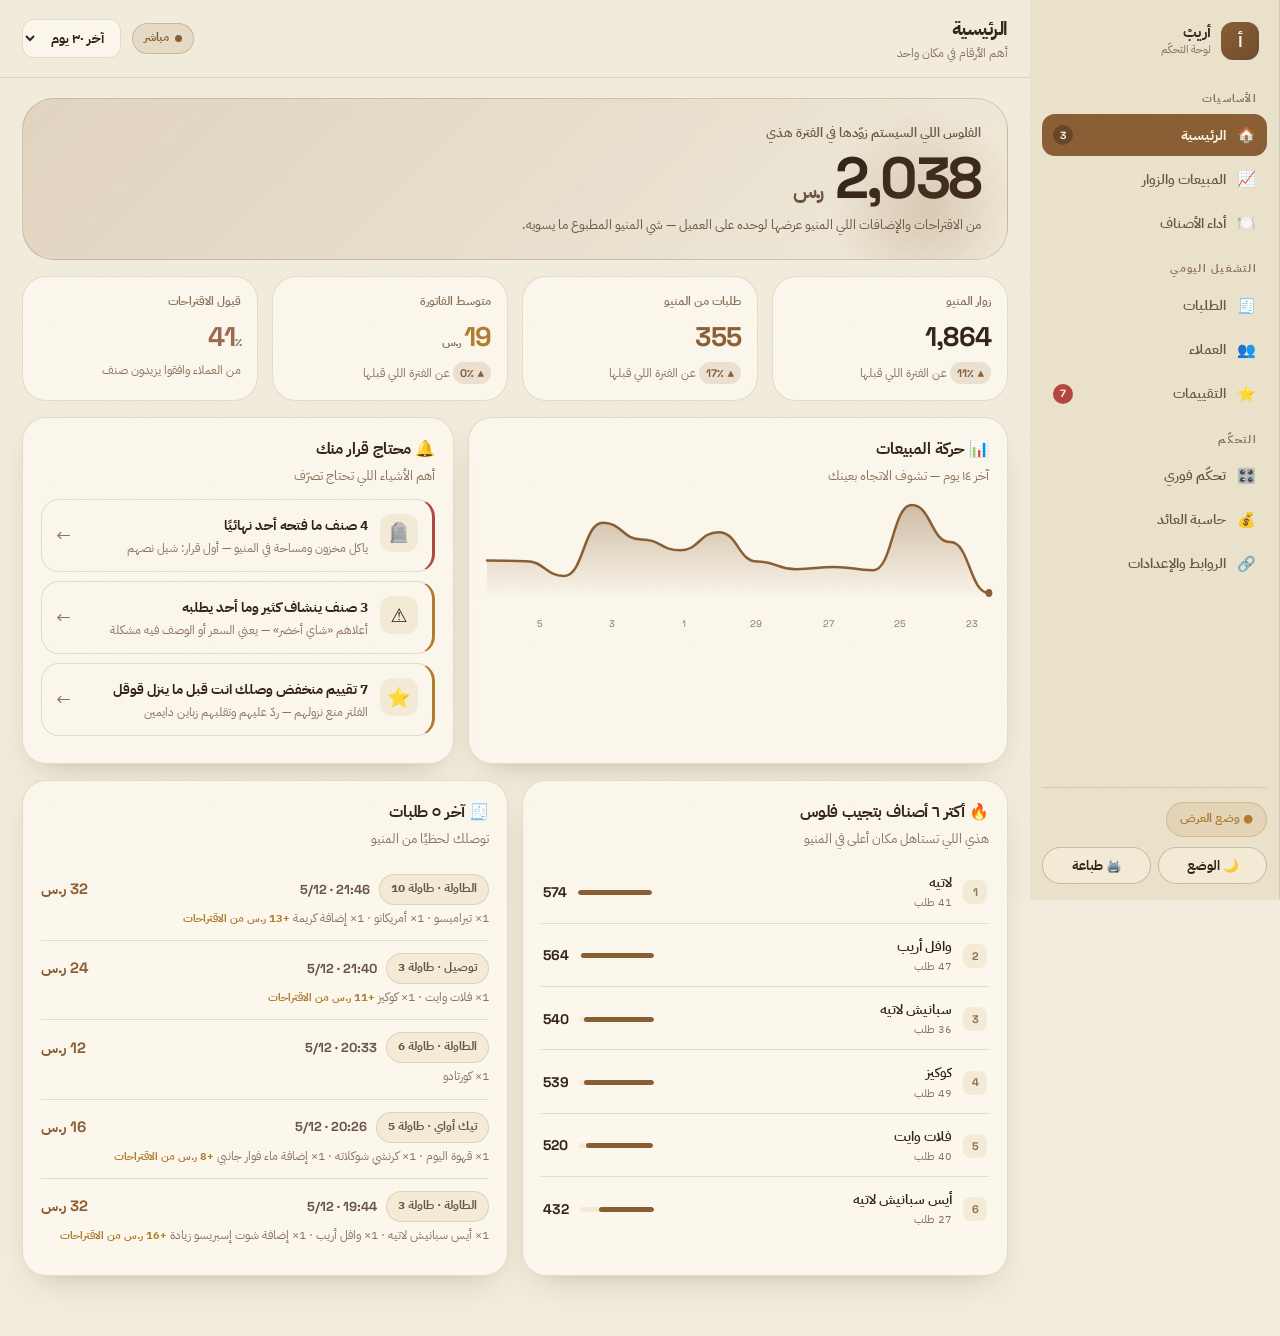
==== owner.html @ 4382ab3d "أريبْ — المنيو + سيستم الطلبات (نسخة ٢) هوية منيو أريب الأول كاملة (سبلاش، أرش، بارالاكس، جلايدر، ري" ====
<!DOCTYPE html>
<html lang="ar" dir="rtl" data-t="light">
<head>
<meta charset="UTF-8">
<meta name="viewport" content="width=device-width, initial-scale=1, viewport-fit=cover">
<meta name="robots" content="noindex,nofollow">
<title>لوحة التحكّم — أريبْ</title>
<meta name="theme-color" content="#F2ECDC" id="metaTheme">
<link rel="icon" href="data:image/svg+xml,%3Csvg xmlns='http://www.w3.org/2000/svg' viewBox='0 0 64 64'%3E%3Crect width='64' height='64' rx='14' fill='%236E4B2C'/%3E%3Ctext x='32' y='44' font-size='34' text-anchor='middle' fill='%23F2ECDC' font-family='serif' font-weight='bold'%3E%D8%A3%3C/text%3E%3C/svg%3E">
<link rel="preconnect" href="https://fonts.googleapis.com">
<link rel="preconnect" href="https://fonts.gstatic.com" crossorigin>
<link href="https://fonts.googleapis.com/css2?family=Aref+Ruqaa:wght@400;700&family=IBM+Plex+Sans+Arabic:wght@400;500;600;700&family=Space+Grotesk:wght@500;600;700&display=swap" rel="stylesheet">
<link rel="stylesheet" href="assets/core.css">
<link rel="stylesheet" href="assets/owner.css">
</head>
<body>

<div id="scrim" onclick="Own.menu(0)"></div>
<div id="shell">

<!-- ============ القائمة الجانبية ============ -->
<aside id="side">
  <div class="brand">
    <div class="sig">أ</div>
    <div><b id="bName">أريبْ</b><span>لوحة التحكّم</span></div>
  </div>

  <div class="navgrp">
    <div class="ttl">الأساسيات</div>
    <button class="nv on" data-p="home"  onclick="Own.go('home')"><span class="e">🏠</span> الرئيسية <span class="bdg hide" id="bdgHome">0</span></button>
    <button class="nv"    data-p="sales" onclick="Own.go('sales')"><span class="e">📈</span> المبيعات والزوار</button>
    <button class="nv"    data-p="items" onclick="Own.go('items')"><span class="e">🍽️</span> أداء الأصناف</button>
  </div>

  <div class="navgrp">
    <div class="ttl">التشغيل اليومي</div>
    <button class="nv" data-p="orders"    onclick="Own.go('orders')"><span class="e">🧾</span> الطلبات</button>
    <button class="nv" data-p="customers" onclick="Own.go('customers')"><span class="e">👥</span> العملاء</button>
    <button class="nv" data-p="reviews"   onclick="Own.go('reviews')"><span class="e">⭐</span> التقييمات <span class="bdg hide" id="bdgRev">0</span></button>
  </div>

  <div class="navgrp">
    <div class="ttl">التحكّم</div>
    <button class="nv" data-p="control" onclick="Own.go('control')"><span class="e">🎛️</span> تحكّم فوري</button>
    <button class="nv" data-p="roi"     onclick="Own.go('roi')"><span class="e">💰</span> حاسبة العائد</button>
    <button class="nv" data-p="links"   onclick="Own.go('links')"><span class="e">🔗</span> الروابط والإعدادات</button>
  </div>

  <div class="foot">
    <span class="demo-chip" id="demoChip" onclick="Own.tglDemo()">● وضع العرض</span>
    <div style="display:flex;gap:7px;margin-top:10px">
      <button class="btn btn-g btn-s" style="flex:1" onclick="Own.theme()">🌙 الوضع</button>
      <button class="btn btn-g btn-s" style="flex:1" onclick="Own.print()">🖨️ طباعة</button>
    </div>
  </div>
</aside>

<!-- ============ المحتوى ============ -->
<div id="main">

  <div id="bar2">
    <button id="burger" onclick="Own.menu(1)">☰</button>
    <div>
      <h1 id="pgTitle">الرئيسية</h1>
      <div class="sb" id="pgSub">أهم الأرقام في مكان واحد</div>
    </div>
    <div class="sp"></div>
    <span class="live"><i></i> مباشر</span>
    <select class="selr" id="range">
      <option value="7">آخر ٧ أيام</option>
      <option value="30" selected>آخر ٣٠ يوم</option>
      <option value="90">آخر ٩٠ يوم</option>
    </select>
  </div>

  <div id="page">

  <!-- ---------- الرئيسية ---------- -->
  <div class="pane on" id="p-home">
    <div class="hero-n">
      <div class="lb">الفلوس اللي السيستم زوّدها في الفترة هذي</div>
      <div class="v"><span id="hAdd">0</span> <small>ر.س</small></div>
      <div class="d">من الاقتراحات والإضافات اللي المنيو عرضها لوحده على العميل — شي المنيو المطبوع ما يسويه.</div>
    </div>

    <div class="grid g4" style="margin-bottom:16px">
      <div class="kpi"><div class="lb">زوار المنيو</div><div class="v" id="kVis">0</div><div class="d" id="kVisD"></div></div>
      <div class="kpi acc"><div class="lb">طلبات من المنيو</div><div class="v" id="kOrd">0</div><div class="d" id="kOrdD"></div></div>
      <div class="kpi am"><div class="lb">متوسط الفاتورة</div><div class="v"><span id="kAvg">0</span><small> ر.س</small></div><div class="d" id="kAvgD"></div></div>
      <div class="kpi vi"><div class="lb">قبول الاقتراحات</div><div class="v"><span id="kUp">0</span><small>٪</small></div><div class="d">من العملاء وافقوا يزيدون صنف</div></div>
    </div>

    <div class="grid g2" style="margin-bottom:16px;grid-template-columns:1.25fr 1fr">
      <div class="card">
        <h3>📊 حركة المبيعات</h3>
        <div class="sub">آخر ١٤ يوم — تشوف الاتجاه بعينك</div>
        <svg class="spark" id="spark" viewBox="0 0 600 110" preserveAspectRatio="none"></svg>
        <div class="axis" id="sparkAxis" style="margin-top:8px"></div>
      </div>
      <div class="card">
        <h3>🔔 محتاج قرار منك</h3>
        <div class="sub">أهم الأشياء اللي تحتاج تصرّف</div>
        <div id="alerts"></div>
      </div>
    </div>

    <div class="grid g2">
      <div class="card">
        <h3>🔥 أكتر ٦ أصناف بتجيب فلوس</h3>
        <div class="sub">هذي اللي تستاهل مكان أعلى في المنيو</div>
        <div class="rows" id="homeTop"></div>
      </div>
      <div class="card">
        <h3>🧾 آخر ٥ طلبات</h3>
        <div class="sub">توصلك لحظيًا من المنيو</div>
        <div id="homeOrders"></div>
      </div>
    </div>
  </div>

  <!-- ---------- المبيعات ---------- -->
  <div class="pane" id="p-sales">
    <div class="grid g4" style="margin-bottom:16px">
      <div class="kpi acc"><div class="lb">إجمالي المبيعات</div><div class="v"><span id="sRev">0</span><small> ر.س</small></div><div class="d" id="sRevD"></div></div>
      <div class="kpi"><div class="lb">إيراد الاقتراحات</div><div class="v"><span id="sUp">0</span><small> ر.س</small></div><div class="d">«يمشي مع»</div></div>
      <div class="kpi"><div class="lb">إيراد الإضافات</div><div class="v"><span id="sAd">0</span><small> ر.س</small></div><div class="d">اللي الكاشير ينساها</div></div>
      <div class="kpi am"><div class="lb">تحويل الزائر لطلب</div><div class="v"><span id="sConv">0</span><small>٪</small></div><div class="d">من كل ١٠٠ زائر</div></div>
    </div>

    <div class="grid g2" style="margin-bottom:16px">
      <div class="card">
        <h3>⏰ ساعات الذروة</h3>
        <div class="sub">متى الناس تفتح المنيو — ظبّط الشفتات والعروض على كذا</div>
        <div class="bars" id="hourBars"></div>
        <div class="axis" id="hourAxis"></div>
        <div class="note" id="peakMsg"></div>
      </div>
      <div class="card">
        <h3>📅 أيام الأسبوع</h3>
        <div class="sub">أقوى وأضعف يوم — حط العرض في اليوم الميت</div>
        <div class="bars" id="dowBars"></div>
        <div class="axis" id="dowAxis"></div>
        <div class="note" id="dowMsg"></div>
      </div>
    </div>

    <div class="grid g2">
      <div class="card">
        <h3>🎯 رحلة العميل</h3>
        <div class="sub">من أول ما فتح المنيو لين أرسل الطلب — تشوف وين يوقع بالضبط</div>
        <div class="fn" id="funnel"></div>
      </div>
      <div class="card">
        <h3>🍽️ الإيراد حسب القسم</h3>
        <div class="sub">أي قسم يجيب فلوس فعلًا</div>
        <div class="rows" id="secRev"></div>
      </div>
    </div>
  </div>

  <!-- ---------- الأصناف ---------- -->
  <div class="pane" id="p-items">
    <div class="grid g2" style="margin-bottom:16px">
      <div class="card">
        <h3>👀 الأكثر مشاهدة</h3>
        <div class="sub">الناس تفتحها كثير — تستاهل صورة أحسن ومكان أعلى</div>
        <div class="rows" id="topViews"></div>
      </div>
      <div class="card">
        <h3>💸 الأكثر إيرادًا</h3>
        <div class="sub">مو دايمًا نفس اللي ينشاف — الفرق بينهم فرصة</div>
        <div class="rows" id="topRev"></div>
      </div>
    </div>

    <div class="card" style="margin-bottom:16px">
      <h3>⚠️ اتشاف كتير… ومحدش طلبه</h3>
      <div class="sub">الصنف جذّاب في الاسم بس يخسر عند لحظة القرار — يعني السعر عالي أو الوصف ضعيف</div>
      <div class="rows" id="leak"></div>
    </div>

    <div class="card">
      <h3>🪦 الأصناف الميتة — <span id="deadN" style="color:var(--red)">0</span> صنف</h3>
      <div class="sub">ولا أحد فتحها ولا مرة في الفترة هذي. تاكل مخزون ومساحة في المنيو وذهن العميل.</div>
      <div class="dead" id="deadList"></div>
      <div class="note">قرار سريع: <b>شيل نصهم</b> — المنيو يقصر ← العميل يقرر أسرع ومتوسط الفاتورة يرتفع.</div>
    </div>
  </div>

  <!-- ---------- الطلبات ---------- -->
  <div class="pane" id="p-orders">
    <div class="grid g4" style="margin-bottom:16px">
      <div class="kpi"><div class="lb">عدد الطلبات</div><div class="v" id="oCount">0</div></div>
      <div class="kpi acc"><div class="lb">قيمتها</div><div class="v"><span id="oValue">0</span><small> ر.س</small></div></div>
      <div class="kpi am"><div class="lb">متوسط الفاتورة</div><div class="v"><span id="oAvg">0</span><small> ر.س</small></div></div>
      <div class="kpi vi"><div class="lb">الطاولة / تيك أواي / توصيل</div><div class="v" style="font-size:18px" id="oModes">—</div></div>
    </div>
    <div class="card">
      <h3>🧾 كل الطلبات</h3>
      <div class="sub">كل طلب انرسل من المنيو — بالطاولة والقيمة والأصناف</div>
      <div id="ordersList" style="max-height:640px;overflow-y:auto"></div>
    </div>
  </div>

  <!-- ---------- العملاء ---------- -->
  <div class="pane" id="p-customers">
    <div class="grid g3" style="margin-bottom:16px">
      <div class="kpi acc"><div class="lb">أرقام في قاعدتك</div><div class="v" id="cCount">0</div><div class="d">أصل تملكه انت</div></div>
      <div class="kpi"><div class="lb">متوسط ما ينفقه العميل</div><div class="v"><span id="cAvg">0</span><small> ر.س</small></div></div>
      <div class="kpi am"><div class="lb">عملاء متكررين</div><div class="v" id="cRep">0</div><div class="d">طلبوا أكثر من مرة</div></div>
    </div>
    <div class="card">
      <h3>👥 قاعدة عملائك</h3>
      <div class="sub">أرقام تجمّعت من المنيو — تقدر ترسل لهم عرض في أي وقت بضغطة</div>
      <input class="sfld" id="cSearch" placeholder="🔍 دوّر باسم أو رقم…">
      <div id="cusList" style="max-height:520px;overflow-y:auto"></div>
      <div style="display:flex;gap:8px;margin-top:14px" class="no-print">
        <button class="btn btn-p btn-s" onclick="Own.exportCsv()">⬇️ تنزيل الأرقام (CSV)</button>
        <button class="btn btn-g btn-s" onclick="Own.blast()">📣 ابعت عرض للكل</button>
      </div>
    </div>
  </div>

  <!-- ---------- التقييمات ---------- -->
  <div class="pane" id="p-reviews">
    <div class="grid g3" style="margin-bottom:16px">
      <div class="kpi acc"><div class="lb">متوسط التقييم</div><div class="v"><span id="rAvg">0</span><small>/5</small></div><div class="d" id="rCount"></div></div>
      <div class="kpi"><div class="lb">راحت لقوقل</div><div class="v" id="rGoogle">0</div><div class="d">تقييمات عالية نشرت برا</div></div>
      <div class="kpi am"><div class="lb">انمسكت قبل قوقل</div><div class="v" id="rOwner">0</div><div class="d">وصلتك انت أول</div></div>
    </div>
    <div class="card">
      <h3>⭐ كل التقييمات</h3>
      <div class="sub">اللي ٤ نجوم وفوق يروح لقوقل — واللي تحته يوصلك انت بس قبل ما ينشر</div>
      <div id="revList" style="max-height:600px;overflow-y:auto"></div>
    </div>
  </div>

  <!-- ---------- تحكّم فوري ---------- -->
  <div class="pane" id="p-control">
    <div class="grid g2" style="margin-bottom:16px">
      <div class="card">
        <h3>🔴 خلص الصنف</h3>
        <div class="sub">اقفل أي صنف خلص — يختفي من منيو العميل في ثانية، بدون إعادة طباعة</div>
        <input class="sfld" id="soSearch" placeholder="🔍 دوّر على الصنف…">
        <div id="soList" style="max-height:420px;overflow-y:auto"></div>
      </div>
      <div>
        <div class="card" style="margin-bottom:14px">
          <h3>🔥 عرض النهاردة</h3>
          <div class="sub">يظهر فوق المنيو بعدّاد وقت — الاستعجال يرفع الطلب</div>
          <div class="ctl"><div class="nm"><b>تشغيل العرض</b><span>يظهر للعميل فورًا</span></div><div class="sw" id="swOffer" onclick="Own.tglOffer()"><i></i></div></div>
          <div style="margin-top:12px">
            <input class="sfld" id="offT" placeholder="عنوان العرض">
            <input class="sfld" id="offB" placeholder="تفاصيل العرض" style="margin-bottom:12px">
            <button class="btn btn-p btn-block btn-s" onclick="Own.saveOffer()">حفظ وتحديث المنيو</button>
          </div>
        </div>
        <div class="card">
          <h3>💵 تغيير سعر</h3>
          <div class="sub">السعر يتغيّر عند العميل لحظيًا</div>
          <input class="sfld" id="prSearch" placeholder="🔍 دوّر على الصنف…">
          <div id="prList" style="max-height:270px;overflow-y:auto"></div>
        </div>
      </div>
    </div>
  </div>

  <!-- ---------- حاسبة العائد ---------- -->
  <div class="pane" id="p-roi">
    <div class="card" style="margin-bottom:16px">
      <h3>💰 السيستم يرجّع فلوسه في كم يوم؟</h3>
      <div class="sub">غيّر الأرقام بأرقام مكانك — الحساب يتظبط لحظيًا</div>
      <div class="cr"><label>عدد الطلبات في اليوم</label><input id="rOrd" type="number" value="55"></div>
      <div class="cr"><label>متوسط الفاتورة الحالي (ر.س)</label><input id="rAvg2" type="number" value="22"></div>
      <div class="cr"><label>الزيادة المتوقعة في الفاتورة (ر.س)</label><input id="rUp2" type="number" value="1.5"></div>
      <div class="cr"><label>سعر السيستم في السنة (ر.س)</label><input id="rPrice" type="number" value="1200"></div>
      <div class="cout">
        <div class="lb">الزيادة في المبيعات شهريًا</div>
        <div class="v"><span id="oMonth">0</span> ر.س</div>
        <div class="d">
          سنويًا <b id="oYear">0</b> ر.س · يرجّع تكلفته في <b id="oDays">0</b> يوم · العائد <b id="oRoi">0</b>×
        </div>
        <div class="d" style="border-top:1px solid var(--line);margin-top:12px;padding-top:10px">
          وحتى لو الزيادة طلعت <b>نص</b> الرقم ده بس: <b id="oHalf">0</b> ر.س شهريًا — وبرضه يرجّع تكلفته في <b id="oHalfD">0</b> يوم
        </div>
      </div>
      <div class="note">الحساب مبني على زيادة متوسط الفاتورة بس. ما هو محسوب فيه: الأصناف الميتة اللي بتوفّرها، ولا العملاء اللي بيرجعون بالكوبون والولاء، ولا تقييمات قوقل اللي بتجيب زباين جدد.</div>
    </div>

    <div class="grid g3">
      <div class="card"><h3>📉 قبل السيستم</h3><div class="rows" id="before"></div></div>
      <div class="card"><h3>📈 بعد السيستم</h3><div class="rows" id="after"></div></div>
      <div class="card"><h3>🧾 اللي بتاخده</h3><div class="rows" id="whatyouget"></div></div>
    </div>
  </div>

  <!-- ---------- الروابط ---------- -->
  <div class="pane" id="p-links">
    <div class="grid g2" style="margin-bottom:16px">
      <div class="card">
        <h3>🔗 روابطك</h3>
        <div class="sub">لينك للعميل على الطاولة، ولينك ثاني لك انت بس</div>
        <div class="rows" id="links"></div>
      </div>
      <div class="card">
        <h3>📱 كود الـ QR</h3>
        <div class="sub">اطبعه وحطه على الطاولات — العميل يصوّره ويفتح المنيو</div>
        <div id="qr" style="display:grid;place-items:center;padding:14px"></div>
        <div class="note">الكود ده بيولّد من لينك المنيو الحالي.</div>
      </div>
    </div>
    <div class="card">
      <h3>⚙️ إعدادات سريعة</h3>
      <div class="sub">اللي يتغيّر كثير — الباقي في ملف <span class="mono">data/sales.js</span></div>
      <div class="rows" id="settings"></div>
      <div style="display:flex;gap:8px;margin-top:14px" class="no-print">
        <button class="btn btn-g btn-s" onclick="Own.reseed()">🔄 إعادة توليد بيانات العرض</button>
        <button class="btn btn-g btn-s" onclick="Own.reset()">🗑️ مسح كل البيانات</button>
      </div>
    </div>
  </div>

  </div><!-- /page -->
</div><!-- /main -->
</div><!-- /shell -->

<script src="data/menu.js"></script>
<script src="data/sales.js"></script>
<script src="assets/sys.js"></script>
<script src="assets/owner.js"></script>
</body>
</html>
---- assets/core.css ----
/* ============================================================
   أريبْ — طبقة الأساس: التوكنز + الريست + العناصر المشتركة
   الهوية: كريمي × بني قهوة × ذهبي  (نفس ألوان منيو أريب الأصلي)
   ============================================================ */

:root{
  /* ---- الوضع الفاتح (الافتراضي — زي منيو أريب) ---- */
  --bg:#F2ECDC;
  --bg-2:#EBE2CC;
  --card:#FBF7EC;
  --card-2:#F4EBD6;
  --line:rgba(110,75,44,.16);
  --line-2:rgba(110,75,44,.30);
  --txt:#33231A;
  --txt-2:#6B5443;
  --txt-3:#8A715C;

  /* اللون الأساسي = بني القهوة · الثانوي = الذهبي */
  --mint:#8A5E33;     --mint-2:#6E4B2C;    --on-p:#F8F2E4;
  --amber:#B07C2E;    --amber-2:#8E6220;   --on-a:#FFF7E8;
  --violet:#9A6A4F;
  --red:#B4453F;      --green:#5A7C46;     --blue:#4B7A93;
  --gold:#C69868;

  --shadow:0 14px 34px -18px rgba(80,52,28,.34);
  --shadow-lg:0 26px 60px -26px rgba(80,52,28,.42);

  --r-s:12px; --r-m:18px; --r-l:24px; --r-xl:32px;
  --wrap:1180px;
  --ff:"IBM Plex Sans Arabic",system-ui,-apple-system,"Segoe UI",sans-serif;
  --fd:"Aref Ruqaa","IBM Plex Sans Arabic",serif;
  --fm:"Space Grotesk","IBM Plex Sans Arabic",ui-monospace,monospace;
}

html[data-t="dark"]{
  --bg:#161009;
  --bg-2:#1D140C;
  --card:#221912;
  --card-2:#2B2017;
  --line:rgba(220,180,130,.14);
  --line-2:rgba(220,180,130,.26);
  --txt:#F0E6D3;
  --txt-2:#C6AC8B;
  --txt-3:#9A805F;

  --mint:#C99C6B;     --mint-2:#A67C50;    --on-p:#1A1108;
  --amber:#D8B183;    --amber-2:#B48B58;   --on-a:#1A1108;
  --violet:#C3A184;
  --red:#E0827D;      --green:#9DC48A;     --blue:#8FB6C9;

  --shadow:0 16px 40px -18px rgba(0,0,0,.66);
  --shadow-lg:0 28px 64px -24px rgba(0,0,0,.75);
}

*{box-sizing:border-box;-webkit-tap-highlight-color:transparent}
html,body{margin:0;padding:0}
html{scroll-behavior:smooth}
body{
  background:
    radial-gradient(1100px 500px at 85% -5%, var(--bg-2), transparent 60%),
    radial-gradient(900px 600px at 0% 40%, var(--bg-2), transparent 55%),
    var(--bg);
  color:var(--txt);
  font-family:var(--ff); font-size:15px; line-height:1.65;
  -webkit-font-smoothing:antialiased;
  overflow-x:hidden;
  transition:background .5s ease, color .35s ease;
}

/* حبيبات خفيفة — نفس لمسة منيو أريب */
body::after{
  content:"";position:fixed;inset:0;z-index:200;pointer-events:none;opacity:.045;
  background:url("data:image/svg+xml,%3Csvg xmlns='http://www.w3.org/2000/svg' width='160' height='160'%3E%3Cfilter id='n'%3E%3CfeTurbulence type='fractalNoise' baseFrequency='0.9' numOctaves='2'/%3E%3C/filter%3E%3Crect width='160' height='160' filter='url(%23n)' opacity='.6'/%3E%3C/svg%3E");
}
html[data-t="dark"] body::after{opacity:.07}

img{max-width:100%;display:block}
button,input,select,textarea{font-family:inherit;font-size:inherit;color:inherit}
button{cursor:pointer;border:0;background:none}
a{color:inherit;text-decoration:none}
::selection{background:var(--mint);color:var(--on-p)}

::-webkit-scrollbar{width:9px;height:9px}
::-webkit-scrollbar-track{background:transparent}
::-webkit-scrollbar-thumb{background:var(--line-2);border-radius:99px}
::-webkit-scrollbar-thumb:hover{background:var(--txt-3)}

.wrap{max-width:var(--wrap);margin:0 auto;padding:0 16px}
.mono{font-family:var(--fm);font-variant-numeric:tabular-nums;letter-spacing:-.02em}
.disp{font-family:var(--fd)}
.sp{flex:1}
.hide{display:none !important}

/* ---------- الكروت ---------- */
.card{
  background:var(--card);
  border:1px solid var(--line);
  border-radius:var(--r-l);
  padding:18px;
  box-shadow:var(--shadow);
}
.card h3{
  margin:0 0 3px; font-size:16px; font-weight:700; letter-spacing:-.01em;
  display:flex; align-items:center; gap:8px;
}
.card .sub{font-size:12.5px;color:var(--txt-3);margin-bottom:14px;line-height:1.55}

/* ---------- الأزرار ---------- */
.btn{
  display:inline-flex;align-items:center;justify-content:center;gap:8px;
  padding:12px 20px;border-radius:99px;font-weight:700;font-size:14px;
  transition:transform .16s ease, box-shadow .2s ease, background .2s ease, opacity .2s;
  border:1px solid transparent; white-space:nowrap;
}
.btn:active{transform:scale(.97)}
.btn-p{background:var(--mint);color:var(--on-p);box-shadow:0 10px 24px -12px rgba(110,75,44,.85)}
.btn-p:hover{background:var(--mint-2)}
.btn-a{background:var(--amber);color:var(--on-a)}
.btn-g{background:var(--card-2);color:var(--txt);border-color:var(--line-2)}
.btn-g:hover{border-color:var(--txt-3)}
.btn-s{padding:8px 14px;font-size:12.5px}
.btn-block{width:100%}

/* ---------- الشيبس ---------- */
.chip{
  display:inline-flex;align-items:center;gap:6px;
  padding:5px 11px;border-radius:99px;font-size:11.5px;font-weight:700;
  background:var(--card-2);border:1px solid var(--line);color:var(--txt-2);
}
.chip.mint{background:color-mix(in srgb,var(--mint) 14%,transparent);border-color:color-mix(in srgb,var(--mint) 32%,transparent);color:var(--mint-2)}
.chip.amber{background:color-mix(in srgb,var(--amber) 14%,transparent);border-color:color-mix(in srgb,var(--amber) 32%,transparent);color:var(--amber-2)}
.chip.red{background:color-mix(in srgb,var(--red) 13%,transparent);border-color:color-mix(in srgb,var(--red) 30%,transparent);color:var(--red)}
.chip.violet{background:color-mix(in srgb,var(--violet) 13%,transparent);border-color:color-mix(in srgb,var(--violet) 30%,transparent);color:var(--violet)}

/* ---------- الجريد ---------- */
.grid{display:grid;gap:14px}
.g2{grid-template-columns:repeat(2,1fr)}
.g3{grid-template-columns:repeat(3,1fr)}
.g4{grid-template-columns:repeat(4,1fr)}
@media(max-width:900px){ .g3,.g4{grid-template-columns:repeat(2,1fr)} }
@media(max-width:600px){ .g2,.g3,.g4{grid-template-columns:1fr} }

/* ---------- حركات ---------- */
@keyframes fade-up{from{opacity:0;transform:translateY(14px)}to{opacity:1;transform:none}}
@keyframes pulse{0%,100%{opacity:1}50%{opacity:.35}}
.reveal{opacity:0}
.reveal.in{animation:fade-up .55s cubic-bezier(.2,.7,.3,1) forwards}

@media (prefers-reduced-motion:reduce){
  *{animation-duration:.01ms !important;transition-duration:.01ms !important}
  .reveal{opacity:1}
}
---- assets/owner.css ----
/* ============================================================
   NAWA — لوحة صاحب المكان
   ============================================================ */

body{background:var(--bg)}

/* ---------------- الشكل العام ---------------- */
#shell{display:flex;min-height:100vh}

/* ---------------- القائمة الجانبية ---------------- */
#side{
  width:250px;flex:none;position:sticky;top:0;height:100vh;
  background:var(--bg-2);border-inline-start:1px solid var(--line);
  display:flex;flex-direction:column;padding:16px 12px;overflow-y:auto;z-index:40;
}
#side .brand{display:flex;align-items:center;gap:10px;padding:6px 8px 16px}
#side .brand .sig{
  width:38px;height:38px;border-radius:12px;flex:none;
  background:linear-gradient(140deg,var(--mint),var(--mint-2));
  display:grid;place-items:center;color:var(--on-p);font-weight:800;font-size:18px;
}
#side .brand b{display:block;font-size:15px;font-weight:800;line-height:1.2}
#side .brand span{display:block;font-size:10.5px;color:var(--txt-3)}

.navgrp{margin-top:14px}
.navgrp .ttl{
  font-size:10.5px;font-weight:700;color:var(--txt-3);letter-spacing:.12em;
  padding:0 10px 7px;text-transform:uppercase;
}
.nv{
  display:flex;align-items:center;gap:10px;width:100%;
  padding:10px 11px;border-radius:13px;font-size:13.5px;font-weight:600;
  color:var(--txt-2);transition:.16s;margin-bottom:2px;text-align:start;
}
.nv:hover{background:var(--card);color:var(--txt)}
.nv.on{background:var(--mint);color:var(--on-p);font-weight:700}
.nv .e{font-size:15px;width:20px;text-align:center;flex:none}
.nv .bdg{
  margin-inline-start:auto;min-width:20px;height:20px;padding:0 6px;border-radius:99px;
  background:var(--red);color:#fff;font-size:10.5px;font-weight:800;
  display:grid;place-items:center;font-family:var(--fm);
}
.nv.on .bdg{background:rgba(0,0,0,.25);color:var(--on-p)}

#side .foot{margin-top:auto;padding-top:14px;border-top:1px solid var(--line)}

/* ---------------- المحتوى ---------------- */
#main{flex:1;min-width:0;padding:0 0 60px}
#bar2{
  position:sticky;top:0;z-index:35;
  background:color-mix(in srgb,var(--bg) 84%,transparent);
  backdrop-filter:blur(16px);-webkit-backdrop-filter:blur(16px);
  border-bottom:1px solid var(--line);
  padding:13px 22px;display:flex;align-items:center;gap:11px;flex-wrap:wrap;
}
#bar2 h1{margin:0;font-size:19px;font-weight:800;letter-spacing:-.025em}
#bar2 .sb{font-size:12px;color:var(--txt-3)}
.live{
  display:inline-flex;align-items:center;gap:6px;font-size:11.5px;font-weight:700;color:var(--mint);
  background:color-mix(in srgb, var(--mint) 12%, transparent);border:1px solid color-mix(in srgb, var(--mint) 28%, transparent);padding:5px 11px;border-radius:99px;
}
.live i{width:7px;height:7px;border-radius:99px;background:var(--mint);animation:pulse 1.7s infinite}
.selr{
  padding:8px 12px;border-radius:12px;background:var(--card);border:1px solid var(--line);
  font-size:12.5px;font-weight:700;outline:none;
}
#page{padding:20px 22px 0}
.pane{display:none;animation:fade-up .35s cubic-bezier(.2,.8,.3,1)}
.pane.on{display:block}

/* ---------------- الرقم البطل ---------------- */
.hero-n{
  border-radius:var(--r-xl);padding:24px 26px;margin-bottom:16px;position:relative;overflow:hidden;
  background:linear-gradient(135deg,color-mix(in srgb, var(--mint) 16%, transparent),color-mix(in srgb, var(--violet) 10%, transparent) 55%,transparent);
  border:1px solid color-mix(in srgb, var(--mint) 26%, transparent);
}
.hero-n::after{
  content:"";position:absolute;inset:auto -60px -90px auto;width:280px;height:280px;
  background:radial-gradient(closest-side,color-mix(in srgb, var(--mint) 22%, transparent),transparent 70%);
}
.hero-n .lb{font-size:12.5px;color:var(--txt-2);font-weight:600}
.hero-n .v{font-family:var(--fm);font-size:clamp(38px,7vw,58px);font-weight:700;letter-spacing:-.04em;line-height:1.05;margin:4px 0 6px}
.hero-n .v small{font-size:.36em;color:var(--txt-2)}
.hero-n .d{font-size:12.5px;color:var(--txt-2);max-width:62ch;line-height:1.6;position:relative}

/* ---------------- كروت الأرقام ---------------- */
.kpi{
  background:var(--card);border:1px solid var(--line);border-radius:var(--r-l);padding:16px;
  position:relative;overflow:hidden;
}
.kpi .lb{font-size:11.5px;color:var(--txt-3);font-weight:600}
.kpi .v{font-family:var(--fm);font-size:27px;font-weight:700;letter-spacing:-.03em;margin:3px 0}
.kpi .v small{font-size:.45em;color:var(--txt-3)}
.kpi .d{font-size:11.5px;color:var(--txt-3)}
.kpi.acc .v{color:var(--mint)}
.kpi.am .v{color:var(--amber)}
.kpi.vi .v{color:var(--violet)}
.dt{font-size:11px;font-weight:800;font-family:var(--fm);padding:2px 7px;border-radius:99px;display:inline-block}
.dt.up{background:color-mix(in srgb, var(--mint) 14%, transparent);color:var(--mint)}
.dt.dn{background:color-mix(in srgb, var(--red) 14%, transparent);color:var(--red)}

/* ---------------- التنبيهات ---------------- */
.al{
  display:flex;gap:12px;align-items:flex-start;padding:14px;border-radius:var(--r-m);
  background:var(--card);border:1px solid var(--line);margin-bottom:9px;cursor:pointer;
  transition:.18s;
}
.al:hover{border-color:var(--line-2);transform:translateX(-3px)}
.al .e{font-size:19px;width:38px;height:38px;border-radius:12px;display:grid;place-items:center;flex:none;background:var(--card-2)}
.al.red{border-inline-start:3px solid var(--red)}
.al.amber{border-inline-start:3px solid var(--amber)}
.al.green{border-inline-start:3px solid var(--mint)}
.al b{display:block;font-size:14px;font-weight:700}
.al span{display:block;font-size:12px;color:var(--txt-3);margin-top:2px;line-height:1.5}
.al .go{align-self:center;color:var(--txt-3);font-size:18px}

/* ---------------- الرسوم ---------------- */
.spark{width:100%;height:110px;display:block;overflow:visible}
.bars{display:flex;align-items:flex-end;gap:3px;height:130px;margin-top:6px}
.bars i{
  flex:1;border-radius:5px 5px 2px 2px;min-height:3px;
  background:linear-gradient(180deg,var(--mint),color-mix(in srgb, var(--mint) 25%, transparent));
  transition:height .5s cubic-bezier(.2,.8,.3,1);position:relative;
}
.bars i.pk{background:linear-gradient(180deg,var(--amber),color-mix(in srgb, var(--amber) 25%, transparent))}
.bars i:hover::after{
  content:attr(data-v);position:absolute;bottom:calc(100% + 6px);inset-inline-start:50%;
  transform:translateX(50%);background:var(--txt);color:var(--bg);font-size:10.5px;font-weight:700;
  padding:3px 7px;border-radius:7px;white-space:nowrap;font-family:var(--fm);
}
.axis{display:flex;gap:3px;margin-top:6px}
.axis span{flex:1;text-align:center;font-size:9.5px;color:var(--txt-3);font-family:var(--fm)}

/* القمع */
.fn{display:grid;gap:9px;margin-top:4px}
.fn .st{position:relative;padding:12px 15px;border-radius:14px;background:var(--card-2);border:1px solid var(--line);overflow:hidden}
.fn .st .fill{position:absolute;inset:0;inset-inline-end:auto;background:linear-gradient(90deg,color-mix(in srgb, var(--mint) 22%, transparent),color-mix(in srgb, var(--mint) 6%, transparent));transition:width .7s}
.fn .st .tx{position:relative;display:flex;align-items:center;gap:9px}
.fn .st b{font-size:13.5px}
.fn .st .n{margin-inline-start:auto;font-family:var(--fm);font-weight:700;font-size:15px}
.fn .st .pc{font-size:11px;color:var(--txt-3);font-family:var(--fm)}

/* قوائم الصفوف */
.rows{display:grid;gap:2px}
.rw{display:flex;align-items:center;gap:11px;padding:10px 2px;border-bottom:1px solid var(--line)}
.rw:last-child{border-bottom:0}
.rw .ix{
  width:24px;height:24px;border-radius:8px;background:var(--card-2);flex:none;
  display:grid;place-items:center;font-size:11px;font-weight:700;color:var(--txt-3);font-family:var(--fm);
}
.rw .nm{flex:1;min-width:0}
.rw .nm b{display:block;font-size:13.5px;font-weight:600;white-space:nowrap;overflow:hidden;text-overflow:ellipsis}
.rw .nm span{display:block;font-size:11px;color:var(--txt-3)}
.rw .vl{font-family:var(--fm);font-weight:700;font-size:14px;flex:none}
.rw .mtr{width:74px;height:5px;border-radius:99px;background:var(--card-2);overflow:hidden;flex:none}
.rw .mtr i{display:block;height:100%;background:var(--mint);border-radius:99px}

/* الأصناف الميتة */
.dead{display:flex;flex-wrap:wrap;gap:7px;max-height:250px;overflow-y:auto;padding-top:2px}
.dead span{
  font-size:12px;padding:6px 11px;border-radius:99px;
  background:color-mix(in srgb, var(--red) 9%, transparent);border:1px solid color-mix(in srgb, var(--red) 22%, transparent);color:var(--red);
}
.dead span b{color:var(--txt-3);font-weight:400;font-size:11px;font-family:var(--fm)}

/* الطلبات */
.ord{padding:12px 0;border-bottom:1px solid var(--line)}
.ord:last-child{border-bottom:0}
.ord .hd{display:flex;align-items:center;gap:9px}
.ord .hd b{font-family:var(--fm);font-size:13px;color:var(--txt-2)}
.ord .hd .vv{margin-inline-start:auto;font-family:var(--fm);font-weight:700;font-size:15px;color:var(--mint)}
.ord .ls{font-size:12px;color:var(--txt-3);margin-top:4px;line-height:1.6}
.ord .up{font-size:10.5px;color:var(--amber);font-weight:700}

/* التقييمات */
.rv{display:flex;gap:11px;padding:12px 0;border-bottom:1px solid var(--line)}
.rv:last-child{border-bottom:0}
.rv .sc{
  width:42px;height:42px;border-radius:13px;flex:none;display:grid;place-items:center;
  font-family:var(--fm);font-weight:700;font-size:16px;
}
.rv .sc.hi{background:color-mix(in srgb, var(--mint) 14%, transparent);color:var(--mint)}
.rv .sc.lo{background:color-mix(in srgb, var(--red) 14%, transparent);color:var(--red)}
.rv .bd b{font-size:13px}
.rv .bd span{display:block;font-size:11.5px;color:var(--txt-3)}

/* التحكّم */
.ctl{display:flex;align-items:center;gap:11px;padding:10px 0;border-bottom:1px solid var(--line)}
.ctl:last-child{border-bottom:0}
.ctl .nm{flex:1;min-width:0}
.ctl .nm b{display:block;font-size:13.5px;font-weight:600}
.ctl .nm span{font-size:11px;color:var(--txt-3)}
.sw{width:46px;height:26px;border-radius:99px;background:var(--card-2);border:1px solid var(--line-2);position:relative;flex:none;transition:.22s;cursor:pointer}
.sw i{position:absolute;top:2px;inset-inline-end:2px;width:20px;height:20px;border-radius:99px;background:var(--txt-3);transition:.22s}
.sw.on{background:var(--mint);border-color:transparent}
.sw.on i{inset-inline-end:22px;background:var(--on-p)}
.pin{width:78px;padding:7px 10px;border-radius:10px;background:var(--card-2);border:1px solid var(--line);font-family:var(--fm);font-size:13px;outline:none;text-align:center}
.pin:focus{border-color:var(--mint)}

/* الحاسبة */
.cr{display:flex;align-items:center;gap:12px;padding:9px 0;border-bottom:1px solid var(--line)}
.cr label{flex:1;font-size:13.5px;color:var(--txt-2)}
.cr input{width:120px;padding:9px 12px;border-radius:11px;background:var(--card-2);border:1px solid var(--line);font-family:var(--fm);font-size:14px;outline:none;text-align:center}
.cr input:focus{border-color:var(--mint)}
.cout{
  margin-top:16px;padding:20px;border-radius:var(--r-l);
  background:linear-gradient(135deg,color-mix(in srgb, var(--mint) 14%, transparent),transparent);
  border:1px solid color-mix(in srgb, var(--mint) 25%, transparent);
}
.cout .lb{font-size:12px;color:var(--txt-2)}
.cout .v{font-family:var(--fm);font-size:40px;font-weight:700;letter-spacing:-.03em;color:var(--mint);line-height:1.1}
.cout .d{font-size:12.5px;color:var(--txt-2);margin-top:8px;line-height:1.7}

.note{
  font-size:11.5px;color:var(--txt-3);background:var(--card-2);border:1px dashed var(--line-2);
  border-radius:14px;padding:12px 14px;margin-top:14px;line-height:1.65;
}

/* شريط البحث الداخلي */
.sfld{
  width:100%;padding:11px 14px;border-radius:13px;background:var(--card-2);
  border:1px solid var(--line);outline:none;font-size:13.5px;margin-bottom:10px;
}
.sfld:focus{border-color:var(--mint)}

.demo-chip{
  display:inline-flex;align-items:center;gap:7px;font-size:11.5px;font-weight:700;
  padding:7px 13px;border-radius:99px;cursor:pointer;
  background:color-mix(in srgb, var(--amber) 12%, transparent);border:1px solid color-mix(in srgb, var(--amber) 30%, transparent);color:var(--amber);
}
.demo-chip.real{background:color-mix(in srgb, var(--mint) 12%, transparent);border-color:color-mix(in srgb, var(--mint) 30%, transparent);color:var(--mint)}

/* ---------------- الشاشات المتوسطة ---------------- */
@media(max-width:1120px){
  #page .grid.g2{grid-template-columns:1fr !important}
  #page .grid.g4{grid-template-columns:repeat(2,1fr)}
}

/* ---------------- الموبايل ---------------- */
#burger{display:none}
@media(max-width:920px){
  /* الدرج بيطلع من نفس ناحية القائمة (يمين في RTL) */
  #side{
    position:fixed;inset-block:0;inset-inline-start:0;width:265px;
    transform:translateX(100%);
    transition:transform .3s cubic-bezier(.2,.8,.3,1);box-shadow:var(--shadow-lg);
  }
  html[dir="ltr"] #side{transform:translateX(-100%)}
  #side.open{transform:translateX(0)}
  #burger{display:grid;place-items:center;width:38px;height:38px;border-radius:12px;background:var(--card);border:1px solid var(--line);font-size:17px}
  #scrim{position:fixed;inset:0;background:rgba(0,0,0,.5);z-index:39;display:none}
  #scrim.on{display:block}
  #page{padding:16px 14px 0}
  #bar2{padding:12px 14px}
}
@media print{
  #side,#bar2 .selr,#burger,.no-print{display:none !important}
  .pane{display:block !important}
  body{background:#fff;color:#000}
}
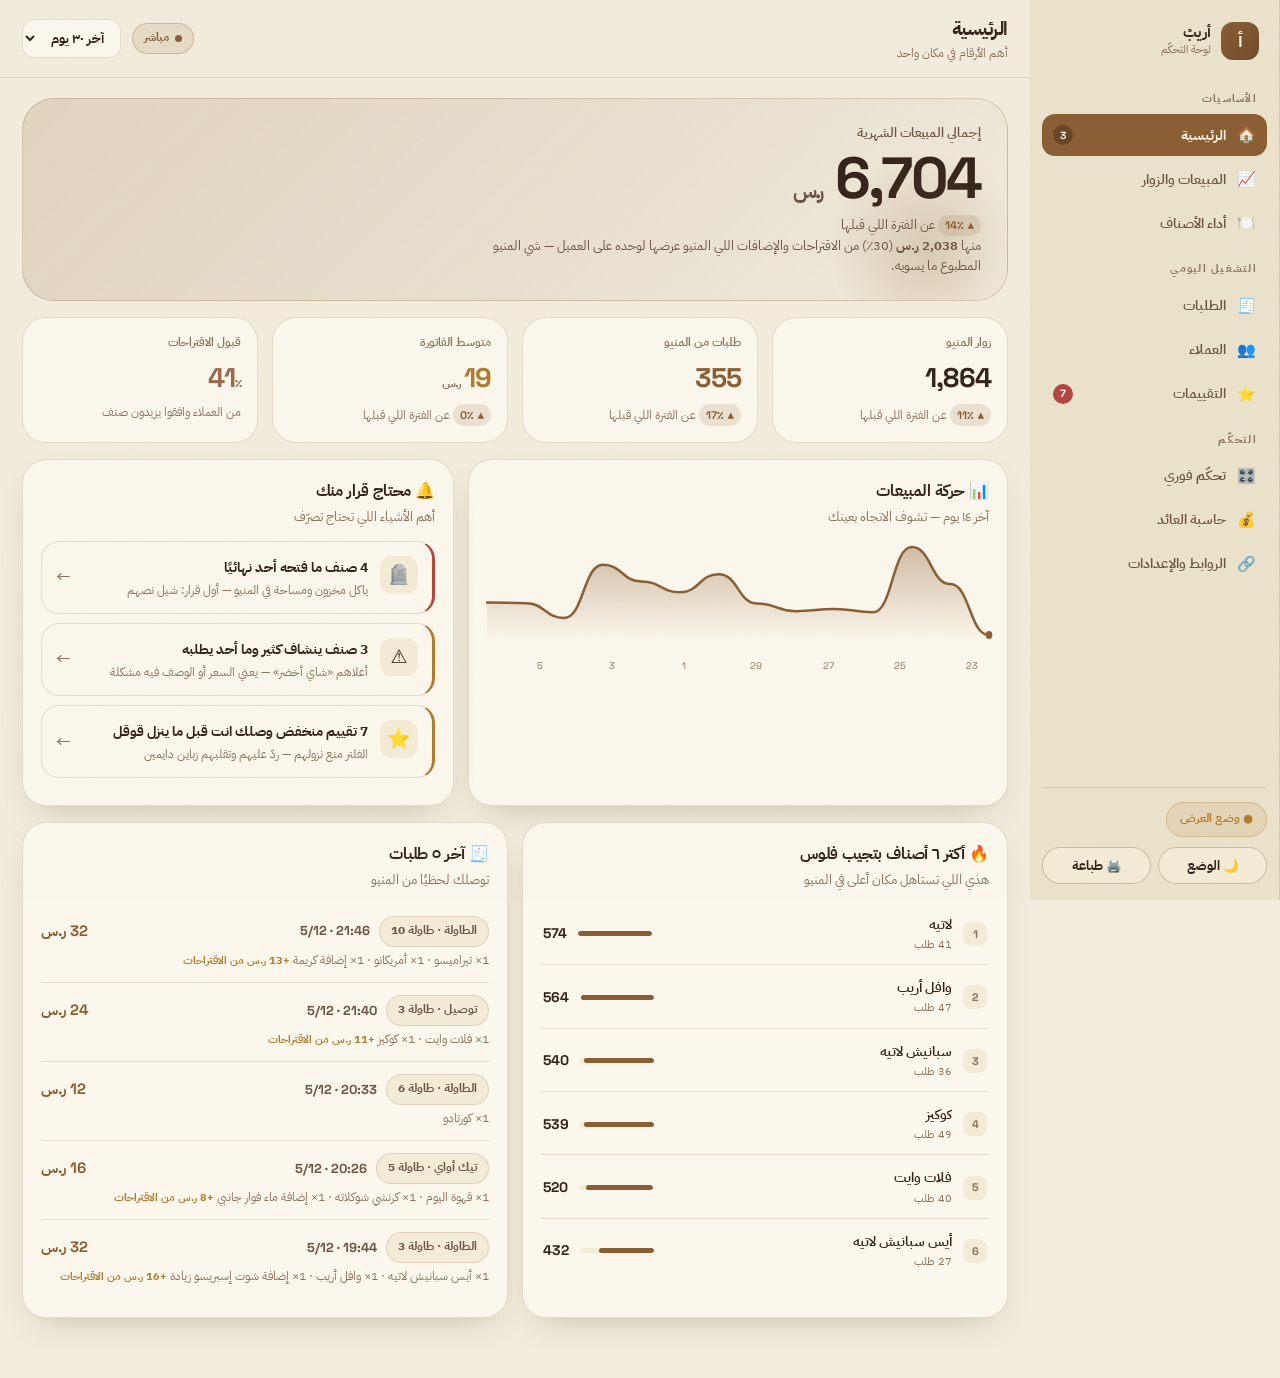
==== commit b9b5d27d: "اللوحة: الكارت الكبير بقى إجمالي المبيعات الشهرية القيمة = مبيعات الفترة المختارة مع نسبة التغيّر عن" ====
--- a/owner.html
+++ b/owner.html
@@ -78,9 +78,9 @@
   <!-- ---------- الرئيسية ---------- -->
   <div class="pane on" id="p-home">
     <div class="hero-n">
-      <div class="lb">الفلوس اللي السيستم زوّدها في الفترة هذي</div>
-      <div class="v"><span id="hAdd">0</span> <small>ر.س</small></div>
-      <div class="d">من الاقتراحات والإضافات اللي المنيو عرضها لوحده على العميل — شي المنيو المطبوع ما يسويه.</div>
+      <div class="lb" id="hLb">إجمالي المبيعات الشهرية</div>
+      <div class="v"><span id="hRev">0</span> <small>ر.س</small></div>
+      <div class="d" id="hD"></div>
     </div>
 
     <div class="grid g4" style="margin-bottom:16px">
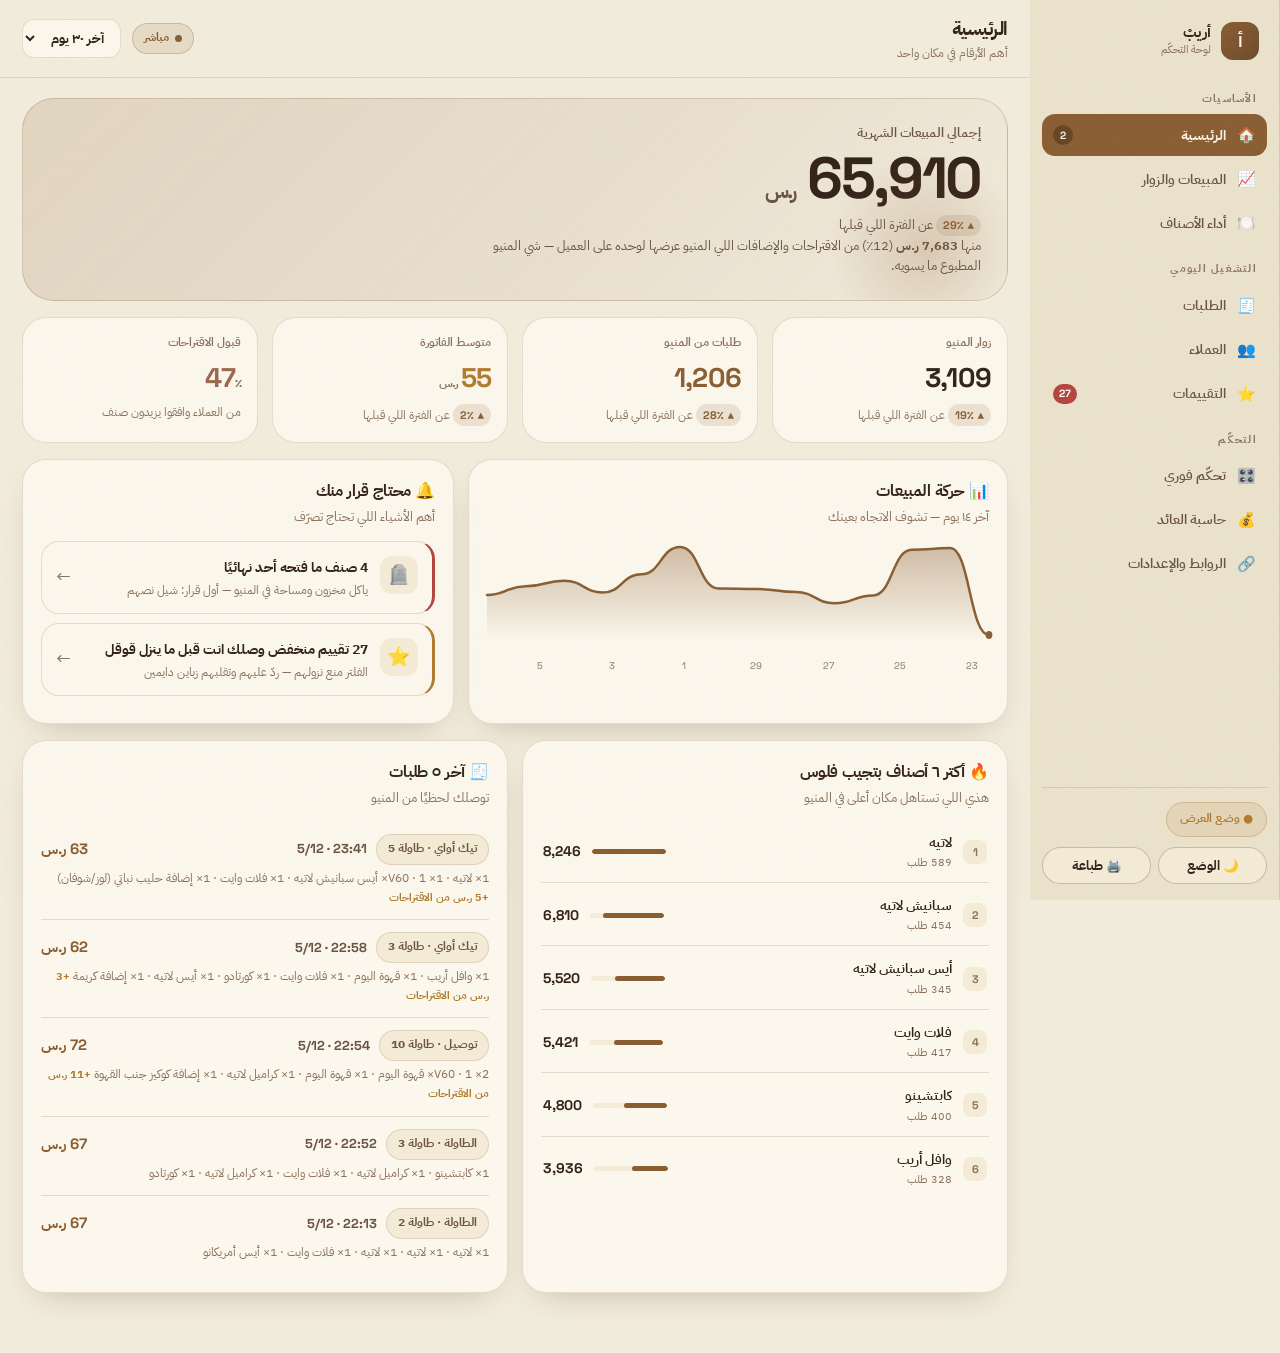
==== commit 90c7b187: "أرقام لوحة أكبر وواقعية + تنضيف الملفات العامة - بيانات العرض بقت ٦٢ يوم بحجم كافيه شغّال: ~٨٥ فتحة " ====
--- a/owner.html
+++ b/owner.html
@@ -69,7 +69,7 @@
     <select class="selr" id="range">
       <option value="7">آخر ٧ أيام</option>
       <option value="30" selected>آخر ٣٠ يوم</option>
-      <option value="90">آخر ٩٠ يوم</option>
+      <option value="60">آخر ٦٠ يوم</option>
     </select>
   </div>
 
